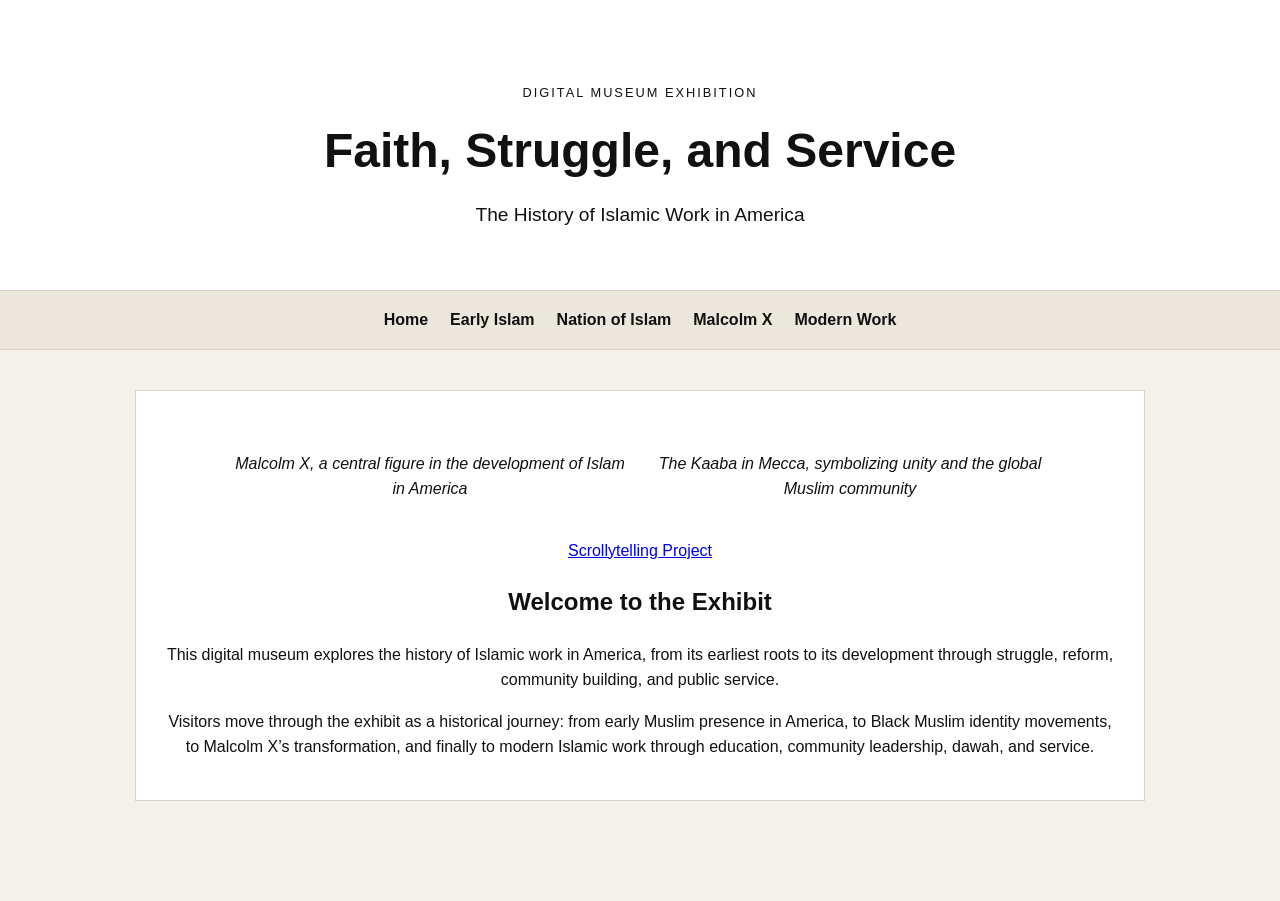
==== index.html @ 4c44455c "Remove images from the intro section of index.html Removed images of Malcolm X and the Kaaba from th" ====
<!DOCTYPE html>
<html lang="en">
<head>
  <meta charset="UTF-8" />
  <meta name="viewport" content="width=device-width, initial-scale=1.0" />
  <title>Faith, Struggle, and Service</title>
  <link rel="stylesheet" href="style.css" />
</head>
<body>
  <header class="hero">
    <p class="eyebrow">Digital Museum Exhibition</p>
    <h1>Faith, Struggle, and Service</h1>
    <p class="subtitle">The History of Islamic Work in America</p>
  </header>

  <nav class="main-nav">
    <a href="index.html">Home</a>
    <a href="early-islam.html">Early Islam</a>
    <a href="nation-of-islam.html">Nation of Islam</a>
    <a href="malcolm-x.html">Malcolm X</a>
    <a href="modern-work.html">Modern Work</a>
  </nav>

  <main class="container">
    <section class="intro-card">
      <div style="display: flex; gap: 20px; justify-content: center; flex-wrap: wrap; margin: 20px 0;">

  <div style="max-width: 400px; text-align: center;">
    <p><em>Malcolm X, a central figure in the development of Islam in America</em></p>
  </div>

  <div style="max-width: 400px; text-align: center;">
    <p><em>The Kaaba in Mecca, symbolizing unity and the global Muslim community</em></p>
  </div>
  <a href="scrollytelling.html">Scrollytelling Project</a>

</div>
      <h2>Welcome to the Exhibit</h2>
      <p>
        This digital museum explores the history of Islamic work in America, from its earliest roots
        to its development through struggle, reform, community building, and public service.
      </p>
      <p>
        Visitors move through the exhibit as a historical journey: from early Muslim presence in America,
        to Black Muslim identity movements, to Malcolm X’s transformation, and finally to modern Islamic work
        through education, community leadership, dawah, and service.
      </p>
    </section>
  </main>
</body>
</html>
---- style.css ----
* {
  box-sizing: border-box;
}

body {
  margin: 0;
  font-family: Arial, Helvetica, sans-serif;
  background-color: #f4f1ea;
  color: #111;
  line-height: 1.6;
}

.hero {
  padding: 70px 20px 40px;
  text-align: center;
  background: #ffffff;
  border-bottom: 1px solid #d9d3c7;
}

.eyebrow {
  text-transform: uppercase;
  letter-spacing: 2px;
  font-size: 0.8rem;
  margin-bottom: 10px;
}

.hero h1 {
  font-size: 3rem;
  margin: 0;
}

.subtitle {
  font-size: 1.2rem;
  margin-top: 10px;
}

.main-nav {
  display: flex;
  justify-content: center;
  gap: 22px;
  flex-wrap: wrap;
  padding: 16px 20px;
  background: #ece7dc;
  border-bottom: 1px solid #d9d3c7;
}

.main-nav a {
  text-decoration: none;
  color: #111;
  font-weight: bold;
}

.container {
  max-width: 1050px;
  margin: 40px auto;
  padding: 0 20px 60px;
}
.hero {
  text-align: center;
}

.container {
  text-align: center;
}

.intro-card {
  background: white;
  border: 1px solid #d9d3c7;
  padding: 24px;
}
.card h3 {
  text-align: center;
}
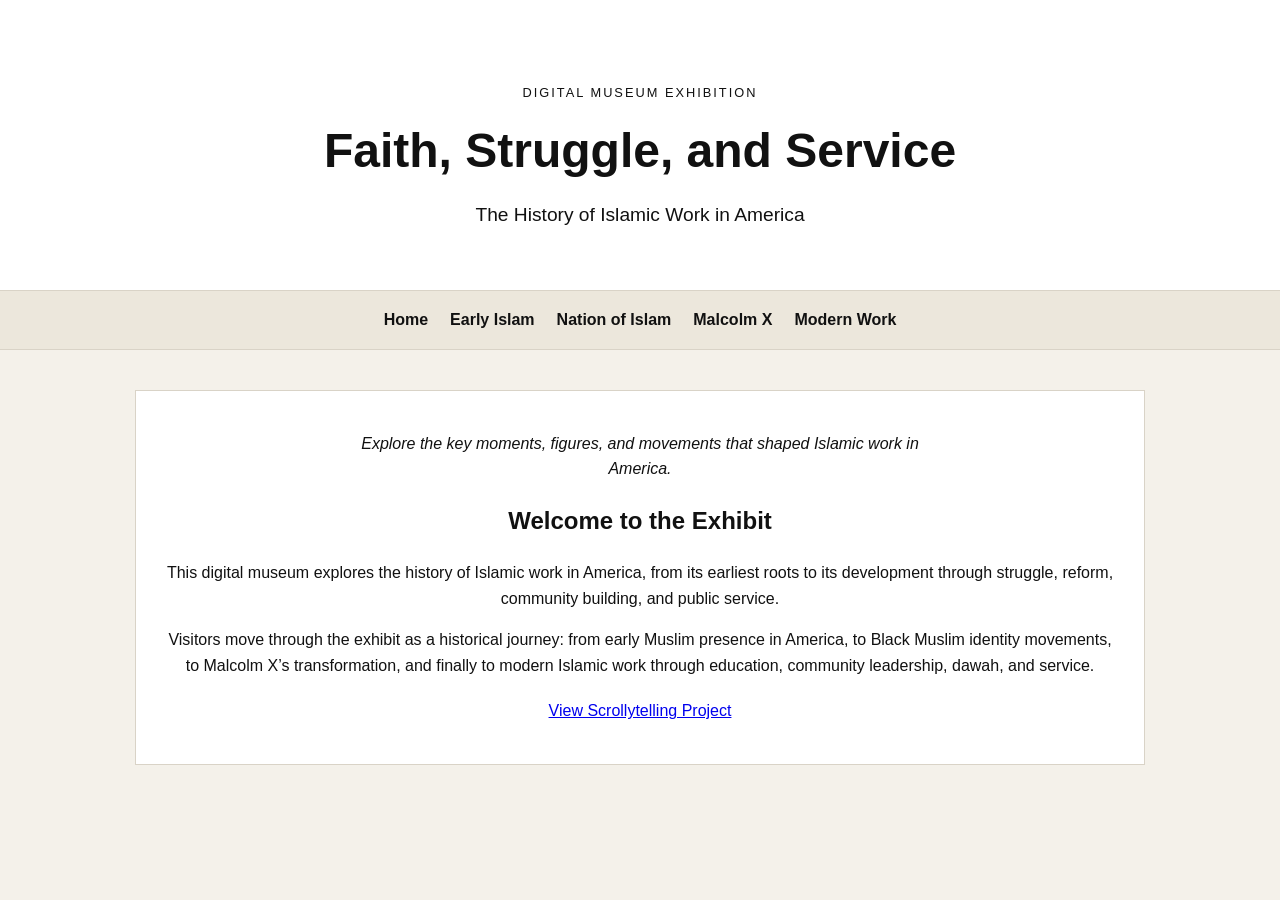
==== commit e3fffe42: "Update index.html" ====
--- a/index.html
+++ b/index.html
@@ -1,51 +1,56 @@
 <!DOCTYPE html>
 <html lang="en">
 <head>
-  <meta charset="UTF-8" />
-  <meta name="viewport" content="width=device-width, initial-scale=1.0" />
-  <title>Faith, Struggle, and Service</title>
-  <link rel="stylesheet" href="style.css" />
+    <meta charset="UTF-8">
+    <meta name="viewport" content="width=device-width, initial-scale=1.0">
+    <title>Faith, Struggle, and Service</title>
+    <link rel="stylesheet" href="style.css">
 </head>
+
 <body>
-  <header class="hero">
+
+<header class="hero">
     <p class="eyebrow">Digital Museum Exhibition</p>
     <h1>Faith, Struggle, and Service</h1>
     <p class="subtitle">The History of Islamic Work in America</p>
-  </header>
+</header>
 
-  <nav class="main-nav">
+<nav class="main-nav">
     <a href="index.html">Home</a>
     <a href="early-islam.html">Early Islam</a>
     <a href="nation-of-islam.html">Nation of Islam</a>
     <a href="malcolm-x.html">Malcolm X</a>
     <a href="modern-work.html">Modern Work</a>
-  </nav>
+</nav>
 
-  <main class="container">
+<main class="container">
+
     <section class="intro-card">
-      <div style="display: flex; gap: 20px; justify-content: center; flex-wrap: wrap; margin: 20px 0;">
 
-  <div style="max-width: 400px; text-align: center;">
-    <p><em>Malcolm X, a central figure in the development of Islam in America</em></p>
-  </div>
+        <div style="max-width: 600px; margin: 0 auto; text-align: center;">
+            <p><em>Explore the key moments, figures, and movements that shaped Islamic work in America.</em></p>
+        </div>
 
-  <div style="max-width: 400px; text-align: center;">
-    <p><em>The Kaaba in Mecca, symbolizing unity and the global Muslim community</em></p>
-  </div>
-  <a href="scrollytelling.html">Scrollytelling Project</a>
+        <h2>Welcome to the Exhibit</h2>
 
-</div>
-      <h2>Welcome to the Exhibit</h2>
-      <p>
-        This digital museum explores the history of Islamic work in America, from its earliest roots
-        to its development through struggle, reform, community building, and public service.
-      </p>
-      <p>
-        Visitors move through the exhibit as a historical journey: from early Muslim presence in America,
-        to Black Muslim identity movements, to Malcolm X’s transformation, and finally to modern Islamic work
-        through education, community leadership, dawah, and service.
-      </p>
+        <p>
+            This digital museum explores the history of Islamic work in America, from its earliest roots
+            to its development through struggle, reform, community building, and public service.
+        </p>
+
+        <p>
+            Visitors move through the exhibit as a historical journey: from early Muslim presence in America,
+            to Black Muslim identity movements, to Malcolm X’s transformation, and finally to modern Islamic work
+            through education, community leadership, dawah, and service.
+        </p>
+
+        <p style="margin-top: 20px;">
+            <a href="scrollytelling.html">View Scrollytelling Project</a>
+        </p>
+
     </section>
-  </main>
+
+</main>
+
 </body>
 </html>
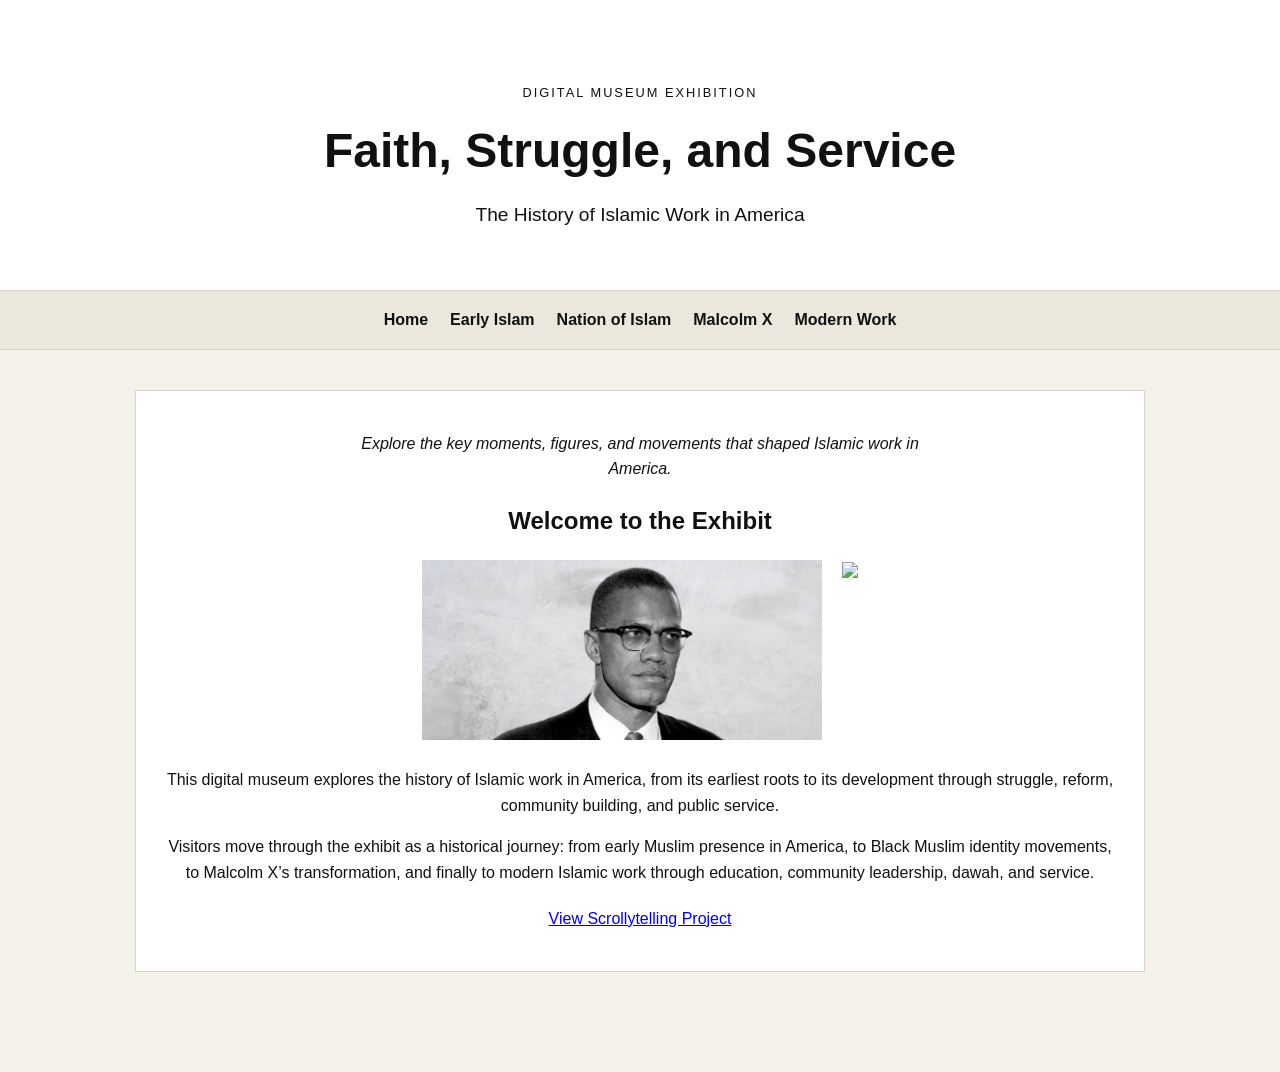
==== commit 712527eb: "Enhance exhibit section with image gallery Added a flexbox layout for image display in the exhibit s" ====
--- a/index.html
+++ b/index.html
@@ -33,6 +33,18 @@
 
         <h2>Welcome to the Exhibit</h2>
 
+        <div style="display: flex; gap: 20px; justify-content: center; flex-wrap: wrap; margin: 20px 0;">
+
+    <div style="max-width: 400px;">
+        <img src="malcolm.jpg" style="width: 100%;">
+    </div>
+
+    <div style="max-width: 400px;">
+        <img src="kaaba.jpg" style="width: 100%;">
+    </div>
+
+</div>
+
         <p>
             This digital museum explores the history of Islamic work in America, from its earliest roots
             to its development through struggle, reform, community building, and public service.
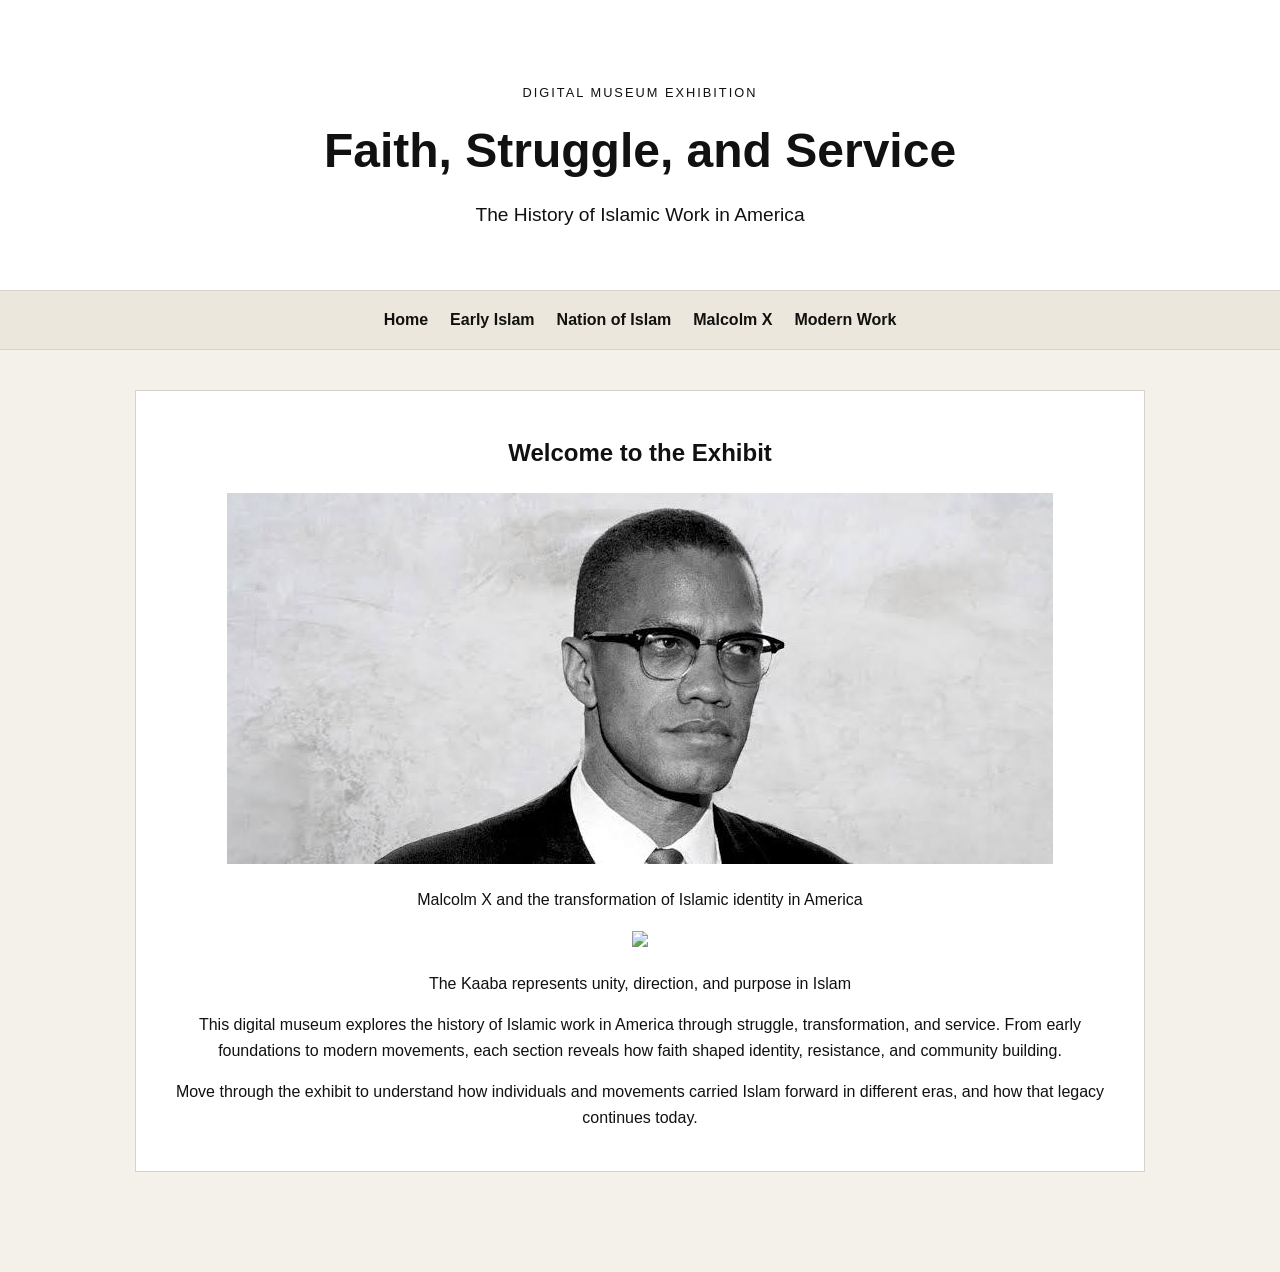
==== commit bdd572ff: "Update index.html" ====
--- a/index.html
+++ b/index.html
@@ -10,9 +10,11 @@
 <body>
 
 <header class="hero">
-    <p class="eyebrow">Digital Museum Exhibition</p>
-    <h1>Faith, Struggle, and Service</h1>
-    <p class="subtitle">The History of Islamic Work in America</p>
+    <div class="overlay">
+        <p class="eyebrow">Digital Museum Exhibition</p>
+        <h1>Faith, Struggle, and Service</h1>
+        <p class="subtitle">The History of Islamic Work in America</p>
+    </div>
 </header>
 
 <nav class="main-nav">
@@ -25,42 +27,36 @@
 
 <main class="container">
 
-    <section class="intro-card">
+<section class="intro-card">
 
-        <div style="max-width: 600px; margin: 0 auto; text-align: center;">
-            <p><em>Explore the key moments, figures, and movements that shaped Islamic work in America.</em></p>
+    <h2>Welcome to the Exhibit</h2>
+
+    <div class="image-row">
+
+        <div class="image-card">
+            <img src="malcolm.jpg">
+            <p>Malcolm X and the transformation of Islamic identity in America</p>
         </div>
 
-        <h2>Welcome to the Exhibit</h2>
+        <div class="image-card">
+            <img src="kaaba.jpg">
+            <p>The Kaaba represents unity, direction, and purpose in Islam</p>
+        </div>
 
-        <div style="display: flex; gap: 20px; justify-content: center; flex-wrap: wrap; margin: 20px 0;">
-
-    <div style="max-width: 400px;">
-        <img src="malcolm.jpg" style="width: 100%;">
     </div>
 
-    <div style="max-width: 400px;">
-        <img src="kaaba.jpg" style="width: 100%;">
-    </div>
+    <p>
+        This digital museum explores the history of Islamic work in America through struggle,
+        transformation, and service. From early foundations to modern movements, each section
+        reveals how faith shaped identity, resistance, and community building.
+    </p>
 
-</div>
+    <p>
+        Move through the exhibit to understand how individuals and movements carried Islam forward
+        in different eras, and how that legacy continues today.
+    </p>
 
-        <p>
-            This digital museum explores the history of Islamic work in America, from its earliest roots
-            to its development through struggle, reform, community building, and public service.
-        </p>
-
-        <p>
-            Visitors move through the exhibit as a historical journey: from early Muslim presence in America,
-            to Black Muslim identity movements, to Malcolm X’s transformation, and finally to modern Islamic work
-            through education, community leadership, dawah, and service.
-        </p>
-
-        <p style="margin-top: 20px;">
-            <a href="scrollytelling.html">View Scrollytelling Project</a>
-        </p>
-
-    </section>
+</section>
 
 </main>
 
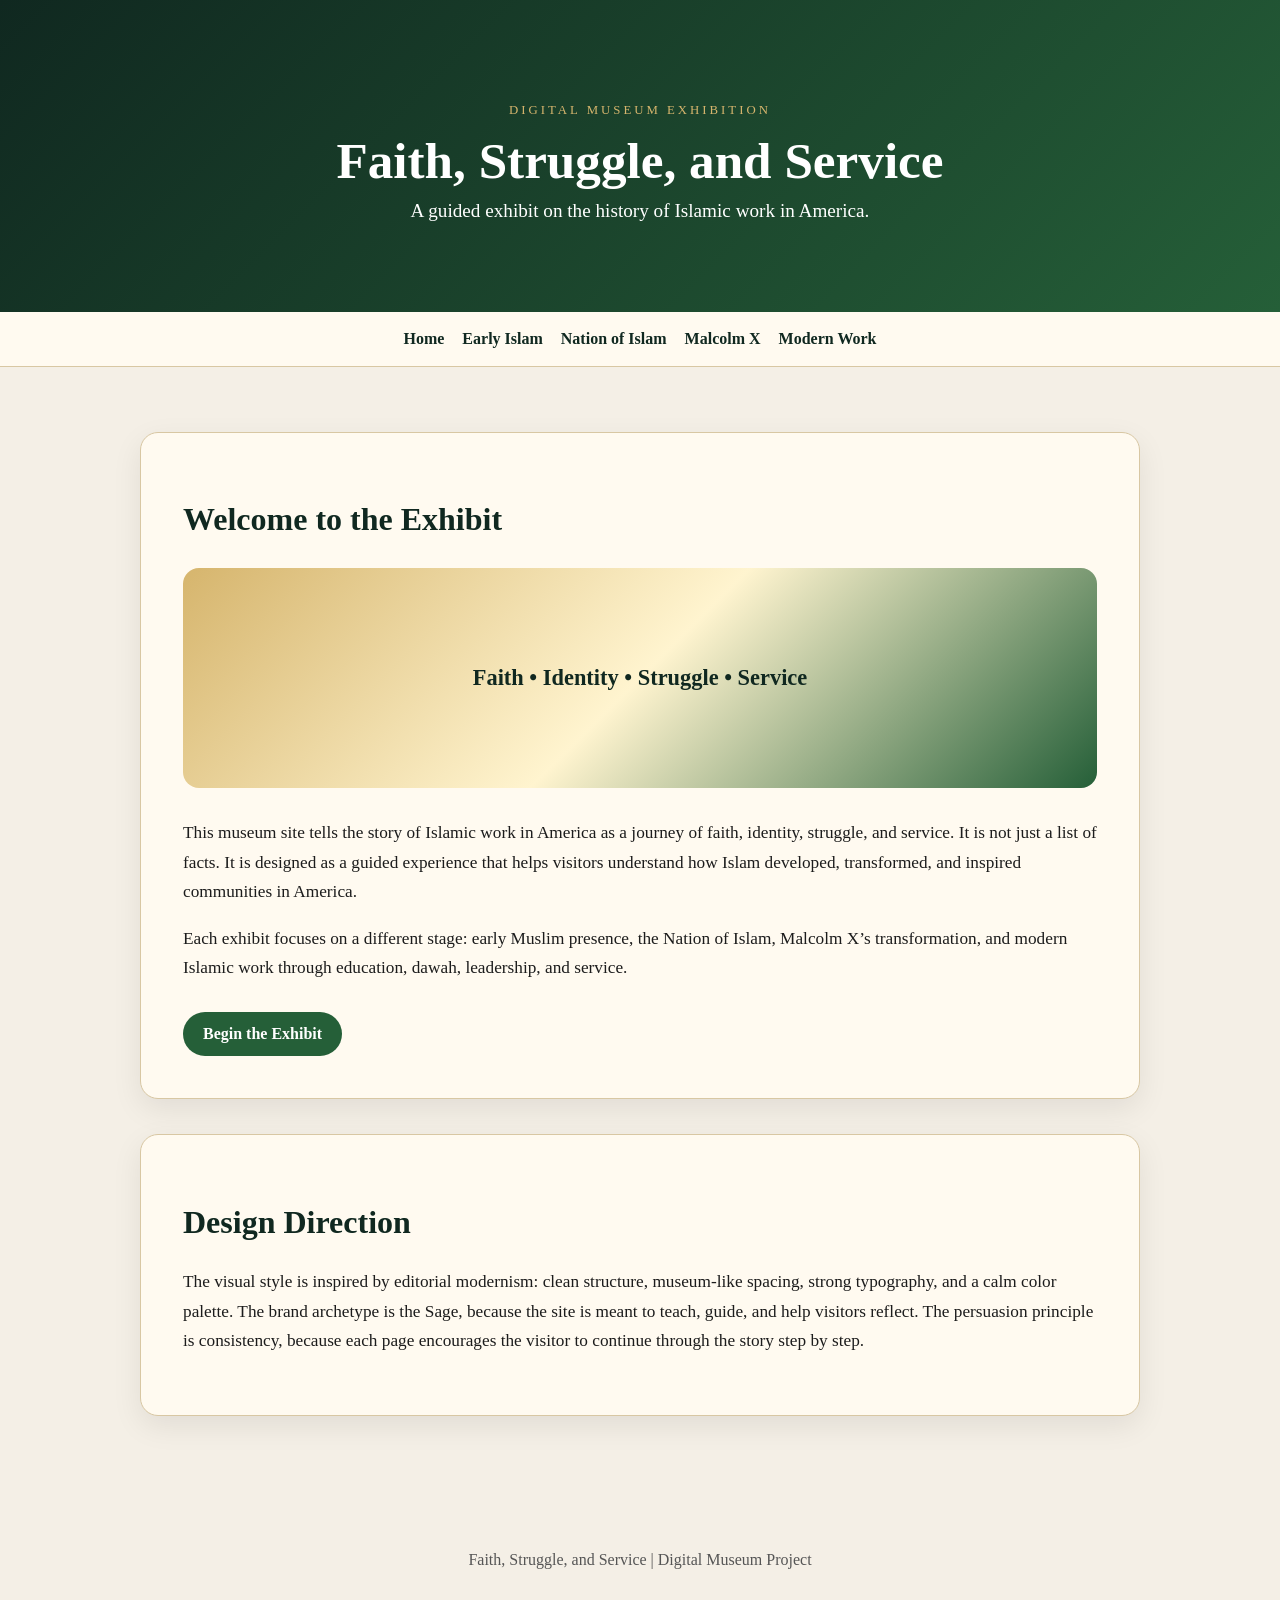
==== commit 5c5061b7: "Revise exhibit text and add design direction section Updated the exhibit content and design directio" ====
--- a/index.html
+++ b/index.html
@@ -2,19 +2,15 @@
 <html lang="en">
 <head>
     <meta charset="UTF-8">
-    <meta name="viewport" content="width=device-width, initial-scale=1.0">
     <title>Faith, Struggle, and Service</title>
     <link rel="stylesheet" href="style.css">
 </head>
-
 <body>
 
 <header class="hero">
-    <div class="overlay">
-        <p class="eyebrow">Digital Museum Exhibition</p>
-        <h1>Faith, Struggle, and Service</h1>
-        <p class="subtitle">The History of Islamic Work in America</p>
-    </div>
+    <p class="eyebrow">Digital Museum Exhibition</p>
+    <h1>Faith, Struggle, and Service</h1>
+    <p class="subtitle">A guided exhibit on the history of Islamic work in America.</p>
 </header>
 
 <nav class="main-nav">
@@ -27,38 +23,46 @@
 
 <main class="container">
 
-<section class="intro-card">
-
+<section class="exhibit-card">
     <h2>Welcome to the Exhibit</h2>
 
-    <div class="image-row">
-
-        <div class="image-card">
-            <img src="malcolm.jpg">
-            <p>Malcolm X and the transformation of Islamic identity in America</p>
-        </div>
-
-        <div class="image-card">
-            <img src="kaaba.jpg">
-            <p>The Kaaba represents unity, direction, and purpose in Islam</p>
-        </div>
-
+    <div class="visual-block">
+        Faith • Identity • Struggle • Service
     </div>
 
     <p>
-        This digital museum explores the history of Islamic work in America through struggle,
-        transformation, and service. From early foundations to modern movements, each section
-        reveals how faith shaped identity, resistance, and community building.
+        This museum site tells the story of Islamic work in America as a journey of faith,
+        identity, struggle, and service. It is not just a list of facts. It is designed as a
+        guided experience that helps visitors understand how Islam developed, transformed,
+        and inspired communities in America.
     </p>
 
     <p>
-        Move through the exhibit to understand how individuals and movements carried Islam forward
-        in different eras, and how that legacy continues today.
+        Each exhibit focuses on a different stage: early Muslim presence, the Nation of Islam,
+        Malcolm X’s transformation, and modern Islamic work through education, dawah,
+        leadership, and service.
     </p>
 
+    <div class="button-row">
+        <a class="button" href="early-islam.html">Begin the Exhibit</a>
+    </div>
+</section>
+
+<section class="exhibit-card">
+    <h2>Design Direction</h2>
+    <p>
+        The visual style is inspired by editorial modernism: clean structure, museum-like spacing,
+        strong typography, and a calm color palette. The brand archetype is the Sage, because the
+        site is meant to teach, guide, and help visitors reflect. The persuasion principle is
+        consistency, because each page encourages the visitor to continue through the story step by step.
+    </p>
 </section>
 
 </main>
 
+<footer class="footer">
+    Faith, Struggle, and Service | Digital Museum Project
+</footer>
+
 </body>
 </html>
--- a/style.css
+++ b/style.css
@@ -1,73 +1,143 @@
-* {
-  box-sizing: border-box;
-}
-
 body {
-  margin: 0;
-  font-family: Arial, Helvetica, sans-serif;
-  background-color: #f4f1ea;
-  color: #111;
-  line-height: 1.6;
+    margin: 0;
+    font-family: Georgia, 'Times New Roman', serif;
+    background: #f4efe6;
+    color: #1c1c1c;
 }
 
 .hero {
-  padding: 70px 20px 40px;
-  text-align: center;
-  background: #ffffff;
-  border-bottom: 1px solid #d9d3c7;
+    background: linear-gradient(135deg, #102820, #255f38);
+    color: white;
+    text-align: center;
+    padding: 90px 20px;
 }
 
 .eyebrow {
-  text-transform: uppercase;
-  letter-spacing: 2px;
-  font-size: 0.8rem;
-  margin-bottom: 10px;
+    text-transform: uppercase;
+    letter-spacing: 3px;
+    font-size: 0.8rem;
+    color: #d6b56d;
 }
 
 .hero h1 {
-  font-size: 3rem;
-  margin: 0;
+    font-size: 3.2rem;
+    margin: 10px 0;
 }
 
 .subtitle {
-  font-size: 1.2rem;
-  margin-top: 10px;
+    font-size: 1.2rem;
+    max-width: 700px;
+    margin: auto;
 }
 
 .main-nav {
-  display: flex;
-  justify-content: center;
-  gap: 22px;
-  flex-wrap: wrap;
-  padding: 16px 20px;
-  background: #ece7dc;
-  border-bottom: 1px solid #d9d3c7;
+    display: flex;
+    justify-content: center;
+    flex-wrap: wrap;
+    gap: 18px;
+    background: #fffaf0;
+    padding: 18px;
+    border-bottom: 1px solid #d8c7a3;
+    position: sticky;
+    top: 0;
 }
 
 .main-nav a {
-  text-decoration: none;
-  color: #111;
-  font-weight: bold;
+    color: #102820;
+    text-decoration: none;
+    font-weight: bold;
+}
+
+.main-nav a:hover {
+    color: #9a6b1f;
 }
 
 .container {
-  max-width: 1050px;
-  margin: 40px auto;
-  padding: 0 20px 60px;
-}
-.hero {
-  text-align: center;
+    max-width: 1000px;
+    margin: 45px auto;
+    padding: 20px;
 }
 
-.container {
-  text-align: center;
+.exhibit-card {
+    background: #fffaf0;
+    padding: 42px;
+    border-radius: 18px;
+    border: 1px solid #d8c7a3;
+    box-shadow: 0 10px 30px rgba(0,0,0,0.08);
+    margin-bottom: 35px;
 }
 
-.intro-card {
-  background: white;
-  border: 1px solid #d9d3c7;
-  padding: 24px;
+.exhibit-card h2 {
+    font-size: 2rem;
+    color: #102820;
 }
-.card h3 {
-  text-align: center;
+
+.exhibit-card p {
+    font-size: 1.08rem;
+    line-height: 1.7;
 }
+
+.timeline {
+    display: grid;
+    gap: 20px;
+    margin-top: 30px;
+}
+
+.timeline-item {
+    border-left: 5px solid #d6b56d;
+    padding: 18px 22px;
+    background: white;
+    border-radius: 10px;
+}
+
+.timeline-item h3 {
+    margin-top: 0;
+    color: #255f38;
+}
+
+.quote-box {
+    background: #102820;
+    color: white;
+    padding: 25px;
+    border-radius: 14px;
+    margin: 30px 0;
+    font-size: 1.2rem;
+}
+
+.button-row {
+    margin-top: 30px;
+}
+
+.button {
+    display: inline-block;
+    background: #255f38;
+    color: white;
+    padding: 13px 20px;
+    border-radius: 999px;
+    text-decoration: none;
+    font-weight: bold;
+}
+
+.button:hover {
+    background: #102820;
+}
+
+.visual-block {
+    height: 220px;
+    border-radius: 16px;
+    background: linear-gradient(135deg, #d6b56d, #fff4cf, #255f38);
+    display: flex;
+    align-items: center;
+    justify-content: center;
+    color: #102820;
+    font-size: 1.4rem;
+    font-weight: bold;
+    text-align: center;
+    margin: 30px 0;
+}
+
+.footer {
+    text-align: center;
+    padding: 35px;
+    color: #555;
+}
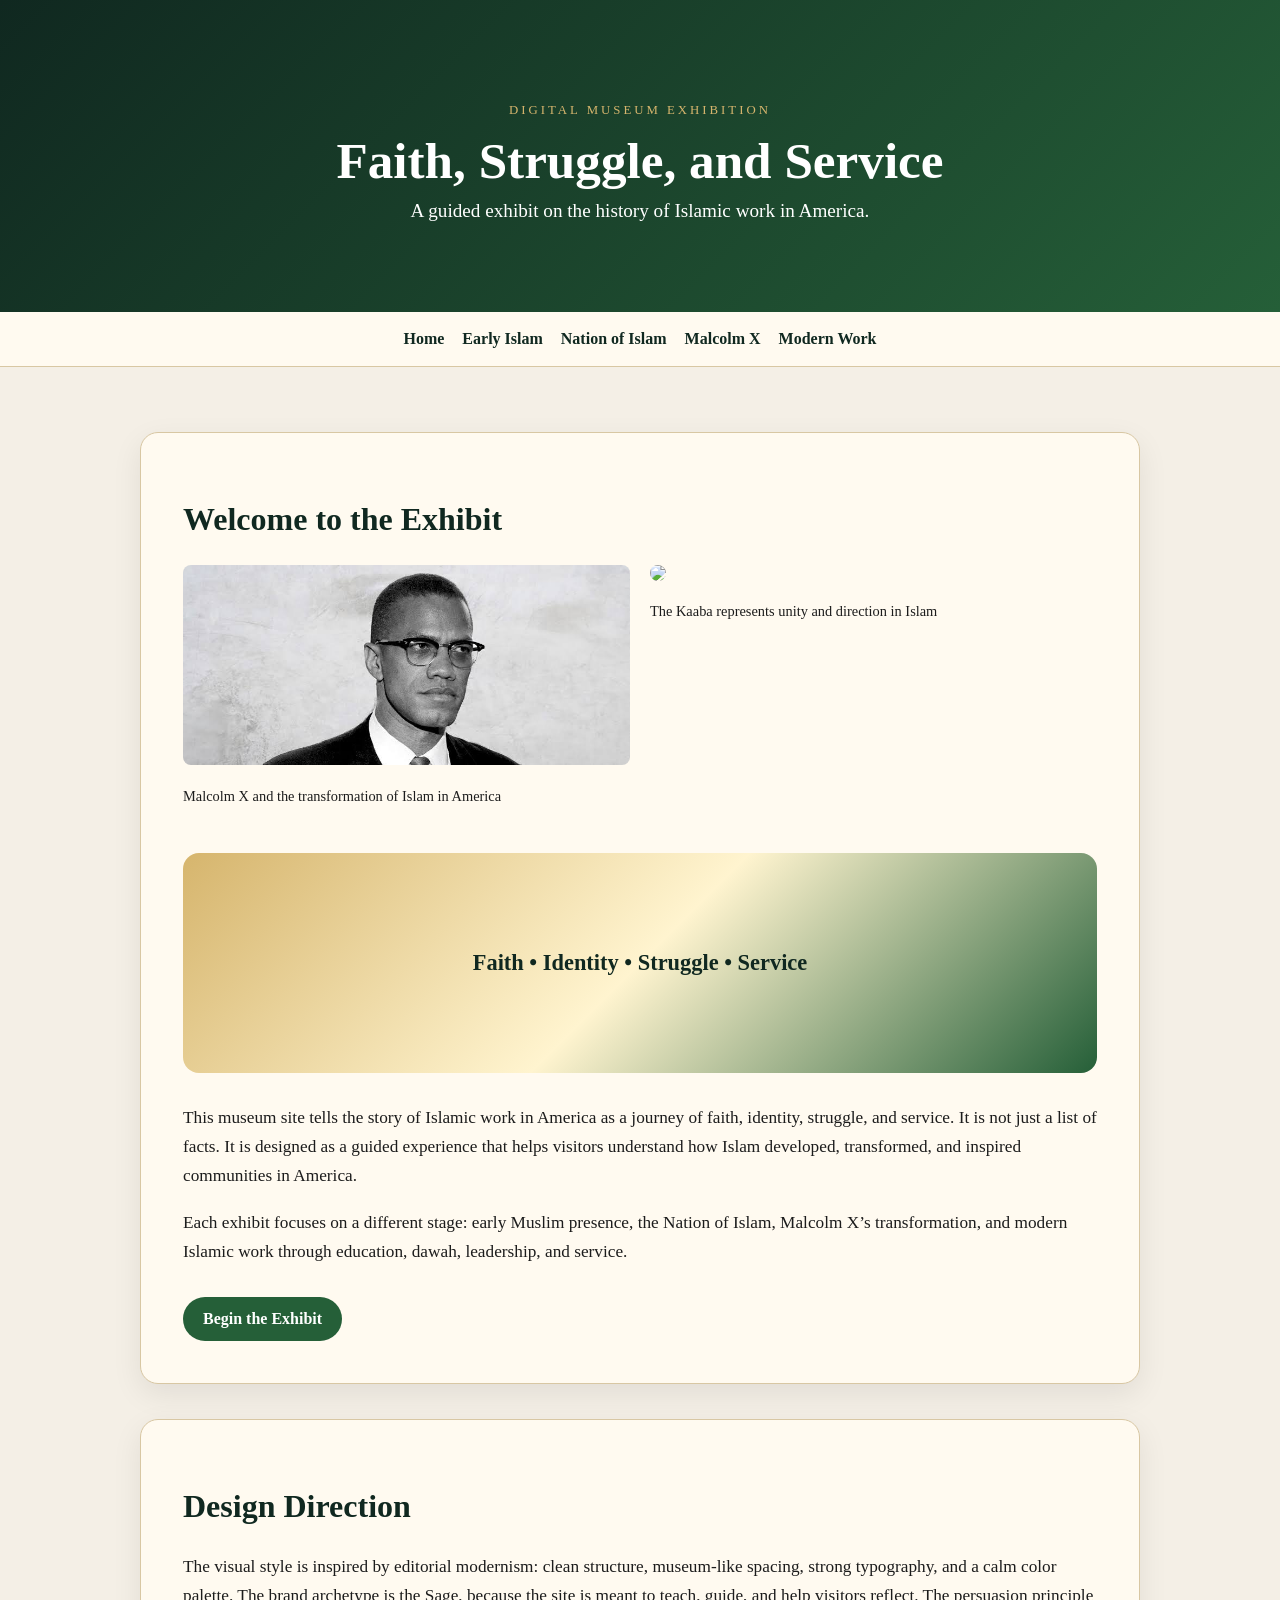
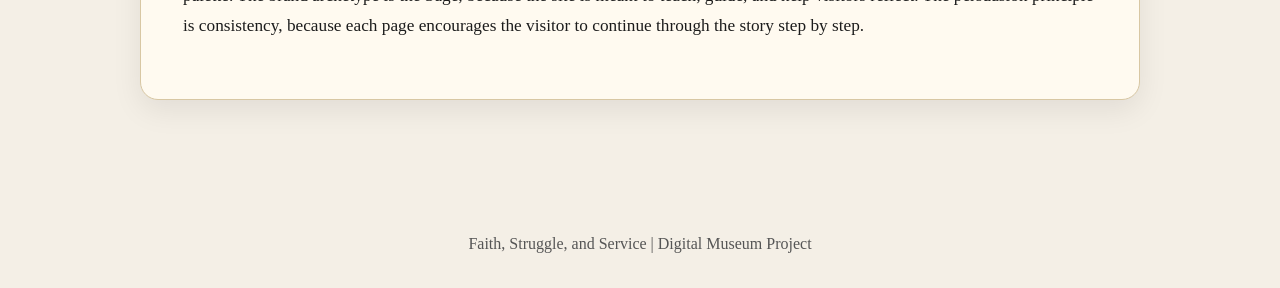
==== commit a3c8caea: "Update index.html" ====
--- a/index.html
+++ b/index.html
@@ -25,6 +25,21 @@
 
 <section class="exhibit-card">
     <h2>Welcome to the Exhibit</h2>
+
+    <!-- IMAGES -->
+    <div style="display: flex; gap: 20px; margin: 20px 0; flex-wrap: wrap;">
+
+        <div style="flex: 1; min-width: 250px;">
+            <img src="malcolm.jpg" style="width: 100%; border-radius: 8px;">
+            <p style="font-size: 0.9rem;">Malcolm X and the transformation of Islam in America</p>
+        </div>
+
+        <div style="flex: 1; min-width: 250px;">
+            <img src="kaaba.jpg" style="width: 100%; border-radius: 8px;">
+            <p style="font-size: 0.9rem;">The Kaaba represents unity and direction in Islam</p>
+        </div>
+
+    </div>
 
     <div class="visual-block">
         Faith • Identity • Struggle • Service
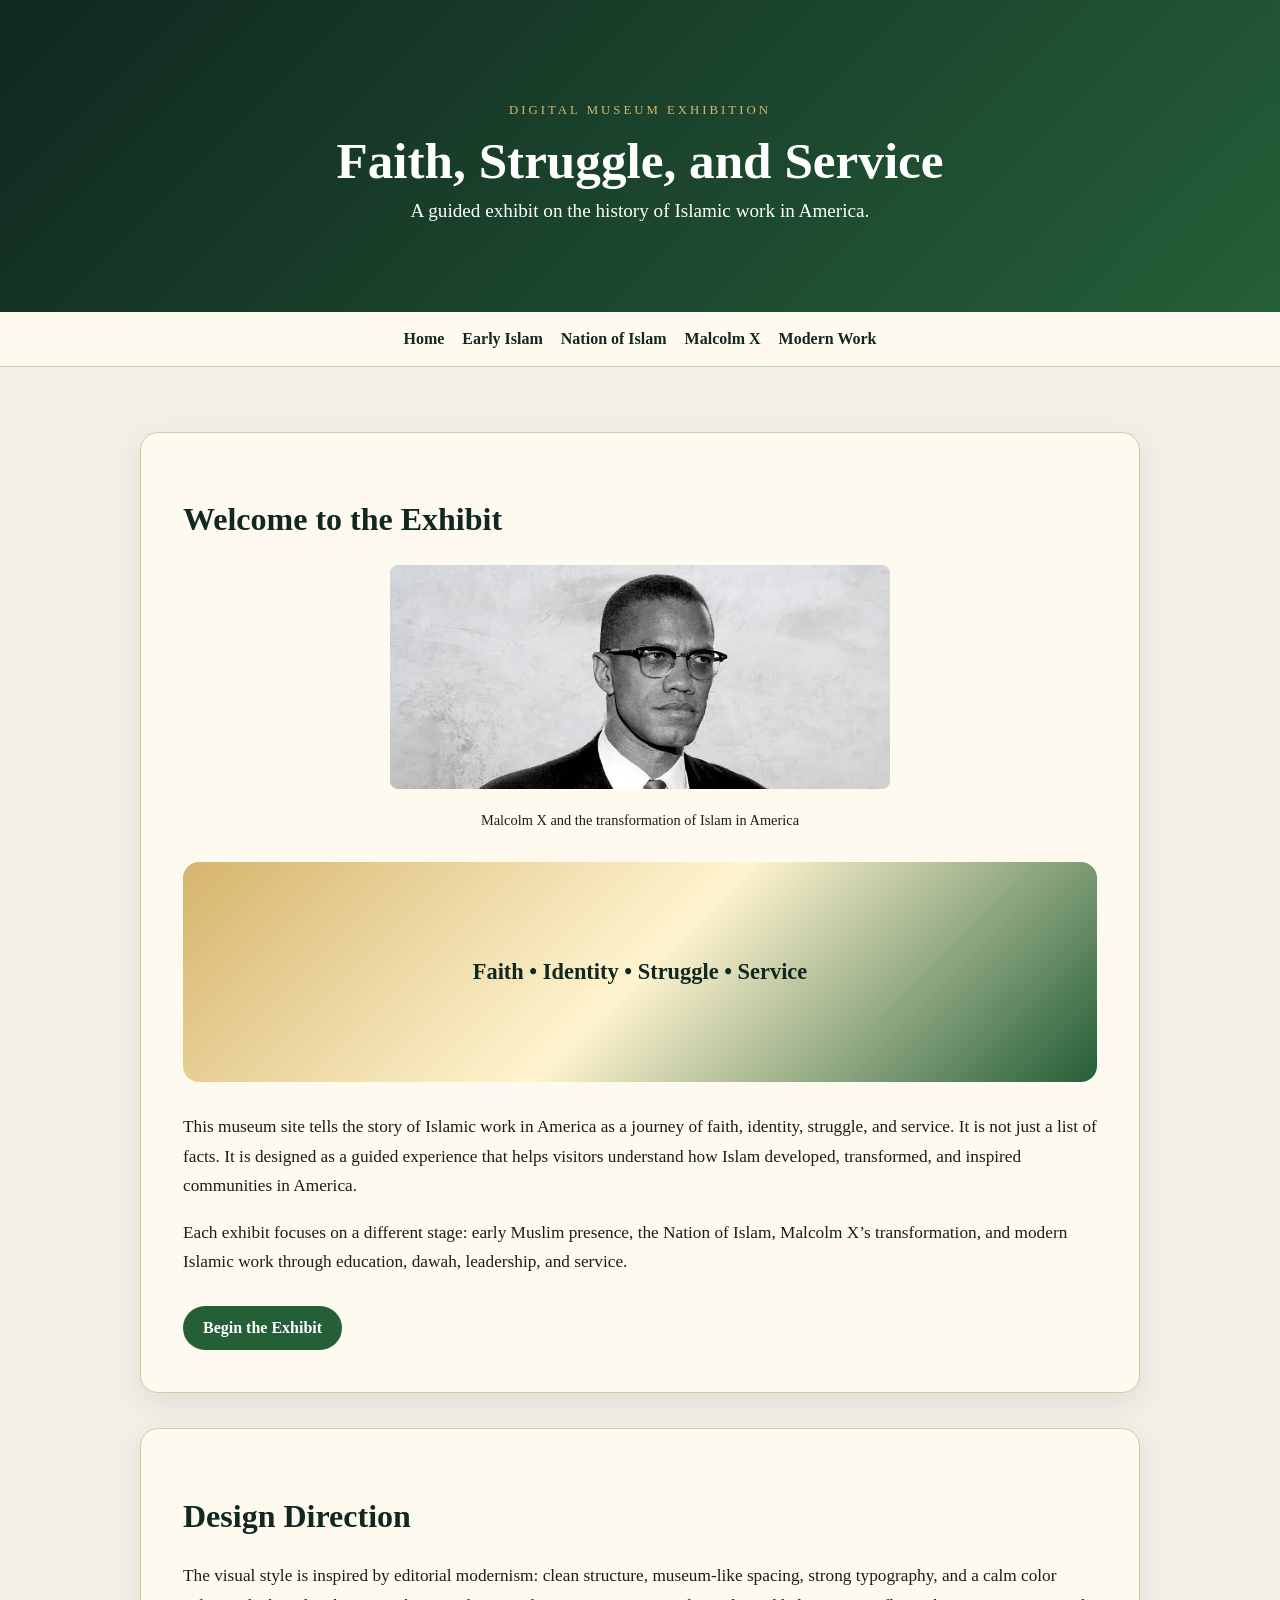
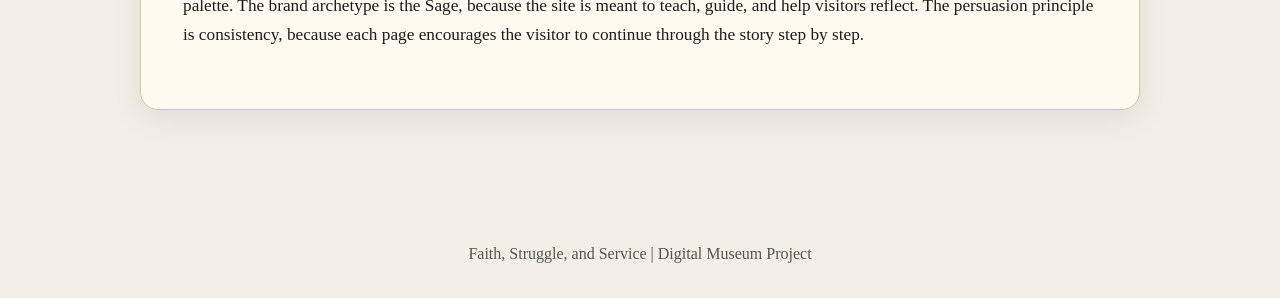
==== commit c603d2e2: "Update index.html" ====
--- a/index.html
+++ b/index.html
@@ -26,19 +26,10 @@
 <section class="exhibit-card">
     <h2>Welcome to the Exhibit</h2>
 
-    <!-- IMAGES -->
-    <div style="display: flex; gap: 20px; margin: 20px 0; flex-wrap: wrap;">
-
-        <div style="flex: 1; min-width: 250px;">
-            <img src="malcolm.jpg" style="width: 100%; border-radius: 8px;">
-            <p style="font-size: 0.9rem;">Malcolm X and the transformation of Islam in America</p>
-        </div>
-
-        <div style="flex: 1; min-width: 250px;">
-            <img src="kaaba.jpg" style="width: 100%; border-radius: 8px;">
-            <p style="font-size: 0.9rem;">The Kaaba represents unity and direction in Islam</p>
-        </div>
-
+    <!-- ONLY MALCOLM IMAGE -->
+    <div style="max-width: 500px; margin: 20px auto; text-align: center;">
+        <img src="malcolm.jpg" style="width: 100%; border-radius: 8px;">
+        <p style="font-size: 0.9rem;">Malcolm X and the transformation of Islam in America</p>
     </div>
 
     <div class="visual-block">
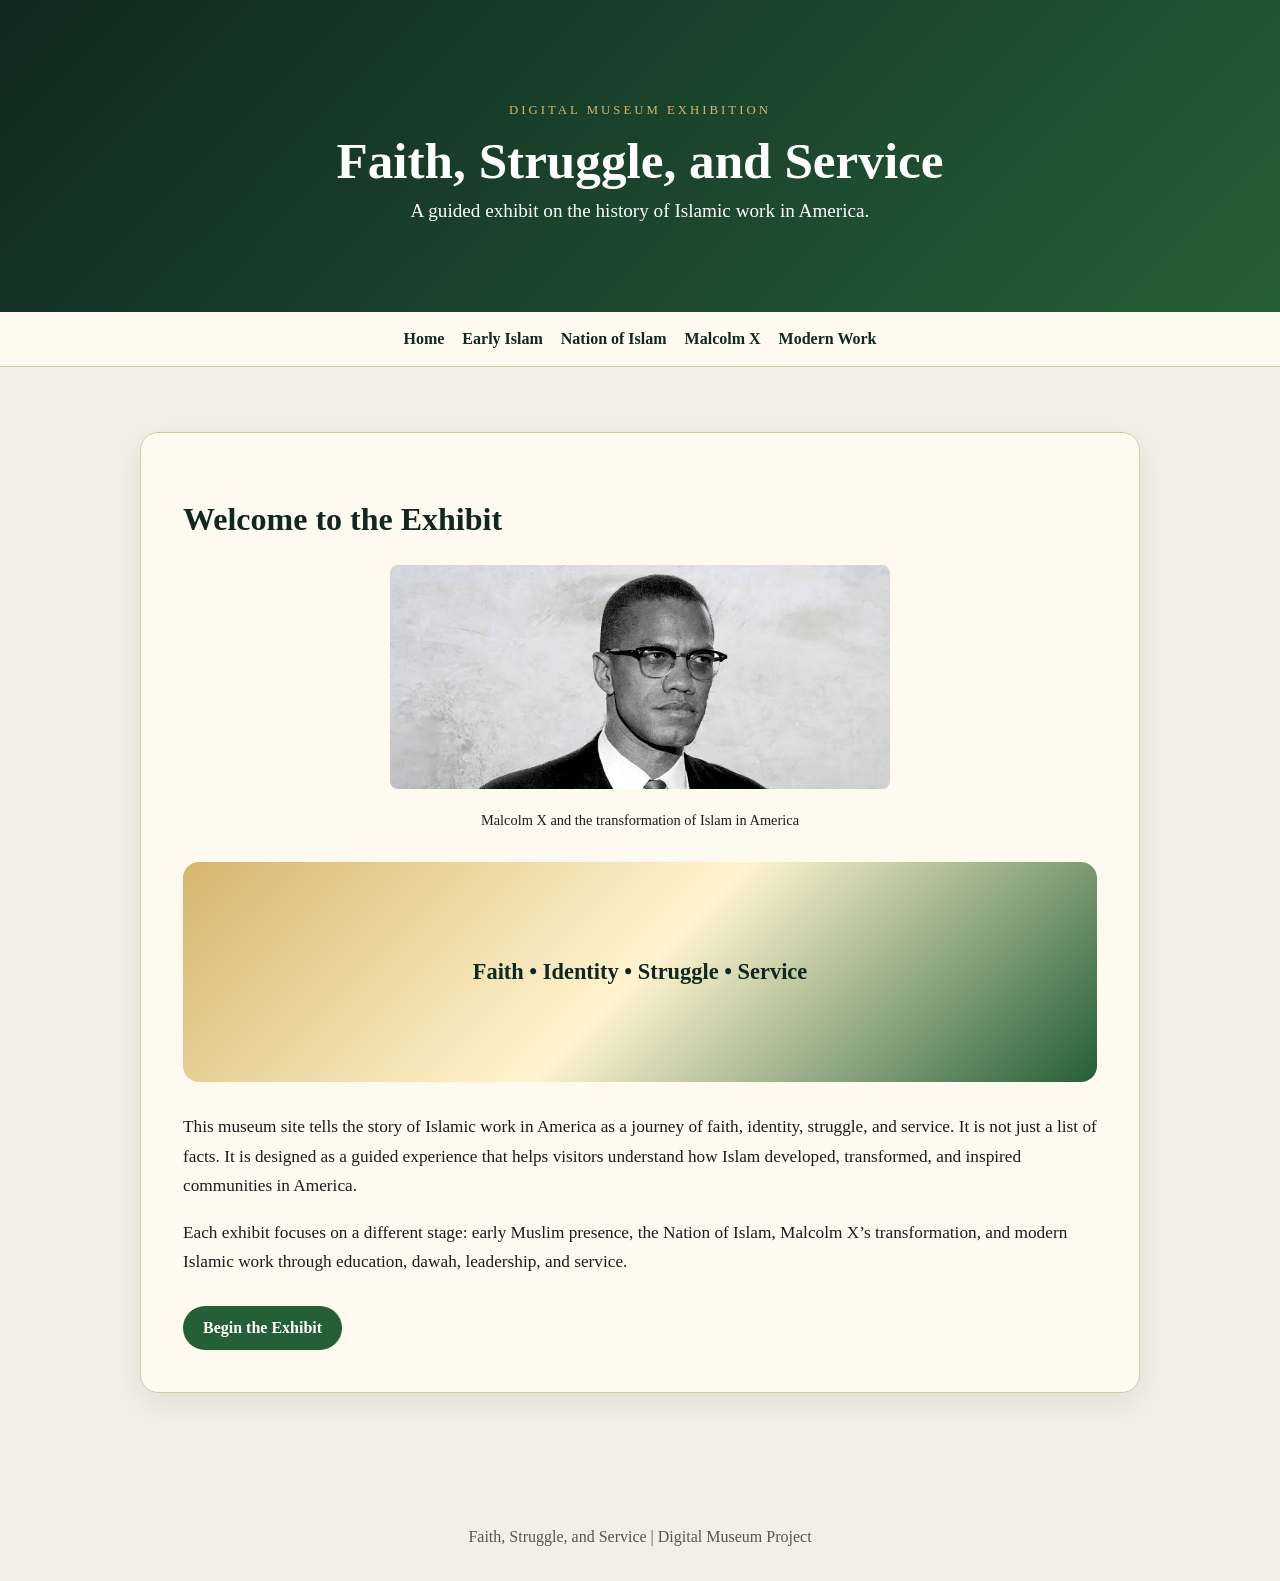
==== commit 133b1c0d: "Remove 'Design Direction' section from index.html Removed the 'Design Direction' section from the ex" ====
--- a/index.html
+++ b/index.html
@@ -54,16 +54,6 @@
     </div>
 </section>
 
-<section class="exhibit-card">
-    <h2>Design Direction</h2>
-    <p>
-        The visual style is inspired by editorial modernism: clean structure, museum-like spacing,
-        strong typography, and a calm color palette. The brand archetype is the Sage, because the
-        site is meant to teach, guide, and help visitors reflect. The persuasion principle is
-        consistency, because each page encourages the visitor to continue through the story step by step.
-    </p>
-</section>
-
 </main>
 
 <footer class="footer">
